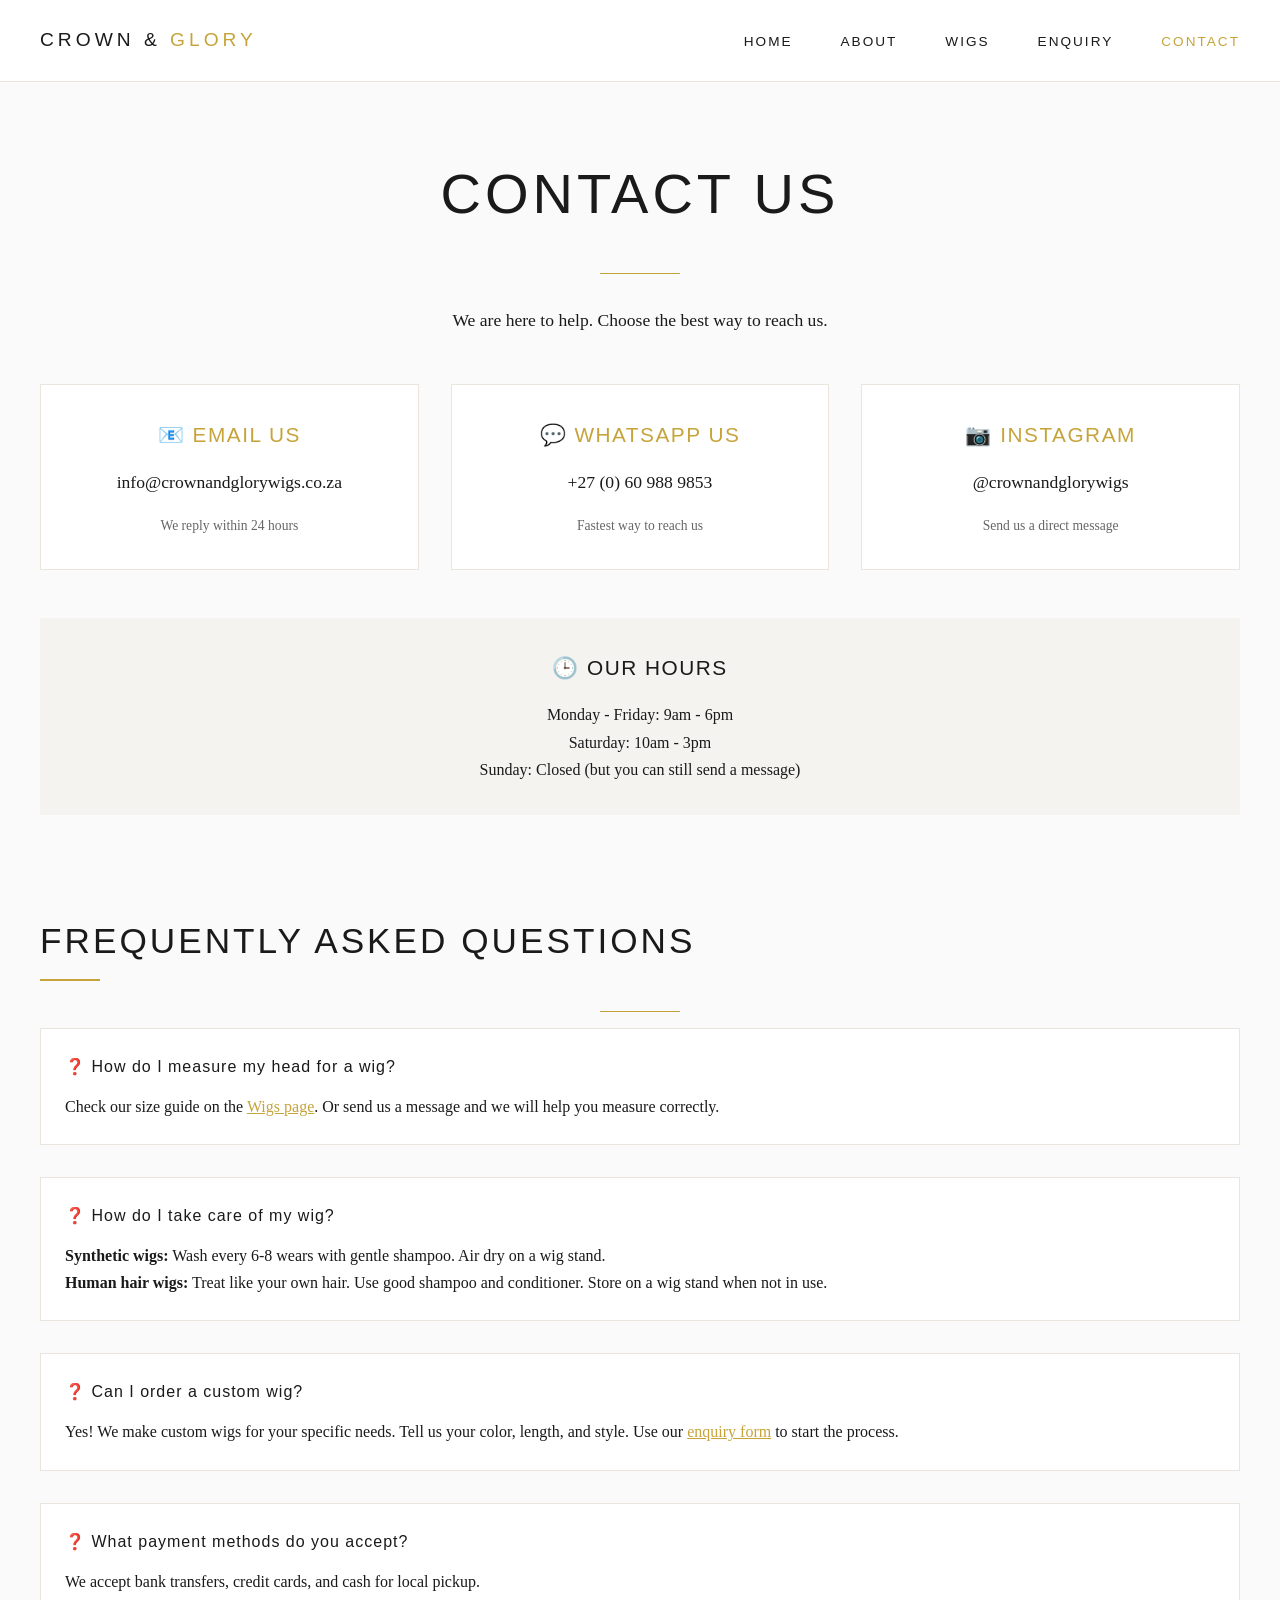
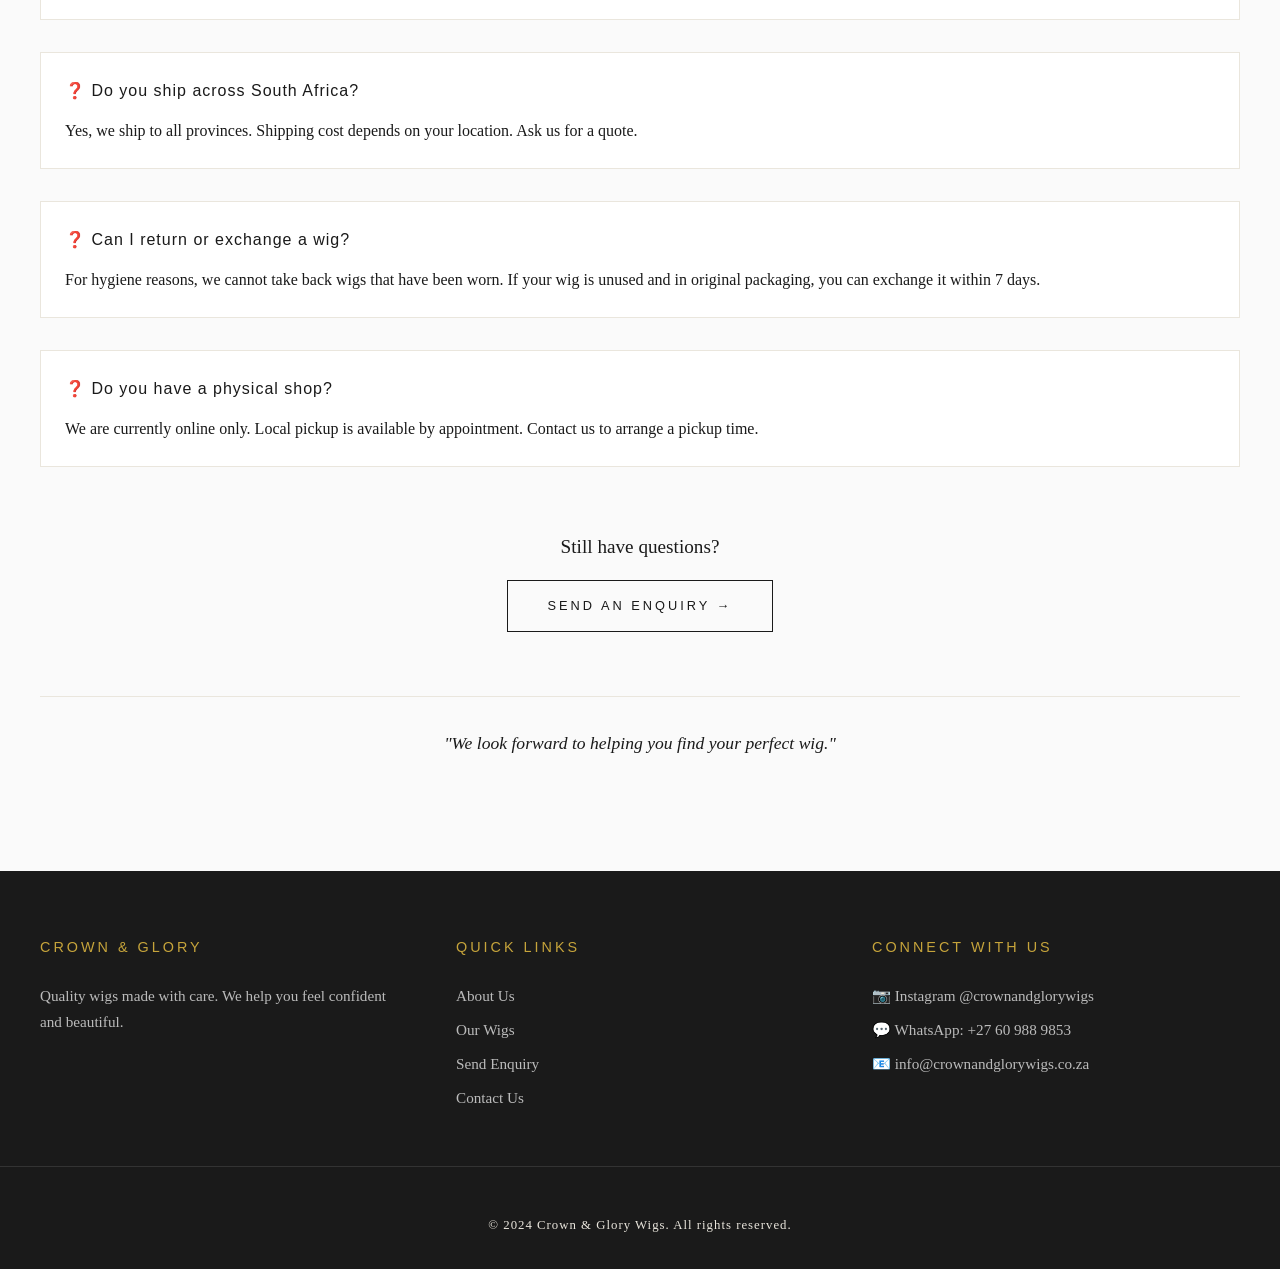
==== contact.html @ 15d4c803 "initial commit" ====
<!DOCTYPE html>
<html lang="en">
<head>
    <meta charset="UTF-8">
    <meta name="viewport" content="width=device-width, initial-scale=1.0">
    <meta name="description" content="Contact Crown & Glory Wigs - We are here to help you find the perfect wig">
    <title>Contact Us | Crown & Glory Wigs</title>
    <link rel="stylesheet" href="css/style.css">
</head>
<body>
    <!-- Navigation -->
    <nav class="navbar">
        <div class="nav-container">
            <a href="index.html" class="logo">CROWN & <span>GLORY</span></a>
            <ul class="nav-links">
                <li><a href="index.html">Home</a></li>
                <li><a href="about.html">About</a></li>
                <li><a href="products.html">Wigs</a></li>
                <li><a href="enquiry.html">Enquiry</a></li>
                <li><a href="contact.html" class="active">Contact</a></li>
            </ul>
        </div>
    </nav>

    <div class="container">
        <!-- Page Header -->
        <div style="text-align: center; margin: 4rem 0 2rem 0;">
            <h1>Contact Us</h1>
            <div class="divider"></div>
            <p style="max-width: 600px; margin: 1rem auto 0; font-size: 1.1rem;">We are here to help. Choose the best way to reach us.</p>
        </div>
        
        <!-- Contact Options -->
        <div class="contact-info">
            <div class="contact-card">
                <h3>📧 Email Us</h3>
                <p style="font-size: 1.1rem; margin: 1rem 0;">info@crownandglorywigs.co.za</p>
                <p style="font-size: 0.85rem; color: #666;">We reply within 24 hours</p>
            </div>
            
            <div class="contact-card">
                <h3>💬 WhatsApp Us</h3>
                <p style="font-size: 1.1rem; margin: 1rem 0;">+27 (0) 60 988 9853</p>
                <p style="font-size: 0.85rem; color: #666;">Fastest way to reach us</p>
            </div>
            
            <div class="contact-card">
                <h3>📷 Instagram</h3>
                <p style="font-size: 1.1rem; margin: 1rem 0;">@crownandglorywigs</p>
                <p style="font-size: 0.85rem; color: #666;">Send us a direct message</p>
            </div>
        </div>

        <!-- Business Hours Section -->
        <div style="background: #F5F3EF; padding: 2rem; margin: 2rem 0; text-align: center;">
            <h3 style="margin-bottom: 1rem;">🕒 Our Hours</h3>
            <p style="font-size: 1rem;">Monday - Friday: 9am - 6pm</p>
            <p style="font-size: 1rem;">Saturday: 10am - 3pm</p>
            <p style="font-size: 1rem;">Sunday: Closed (but you can still send a message)</p>
        </div>

        <!-- FAQ Section -->
        <h2 style="text-align: center; margin-top: 4rem;">Frequently Asked Questions</h2>
        <div class="divider" style="margin: 1rem auto;"></div>
        
        <div class="faq-item">
            <div class="faq-question">❓ How do I measure my head for a wig?</div>
            <p>Check our size guide on the <a href="products.html" style="color: #C6A43B;">Wigs page</a>. Or send us a message and we will help you measure correctly.</p>
        </div>
        
        <div class="faq-item">
            <div class="faq-question">❓ How do I take care of my wig?</div>
            <p><strong>Synthetic wigs:</strong> Wash every 6-8 wears with gentle shampoo. Air dry on a wig stand.<br>
            <strong>Human hair wigs:</strong> Treat like your own hair. Use good shampoo and conditioner. Store on a wig stand when not in use.</p>
        </div>
        
        <div class="faq-item">
            <div class="faq-question">❓ Can I order a custom wig?</div>
            <p>Yes! We make custom wigs for your specific needs. Tell us your color, length, and style. Use our <a href="enquiry.html" style="color: #C6A43B;">enquiry form</a> to start the process.</p>
        </div>
        
        <div class="faq-item">
            <div class="faq-question">❓ What payment methods do you accept?</div>
            <p>We accept bank transfers, credit cards, and cash for local pickup.</p>
        </div>
        
        <div class="faq-item">
            <div class="faq-question">❓ Do you ship across South Africa?</div>
            <p>Yes, we ship to all provinces. Shipping cost depends on your location. Ask us for a quote.</p>
        </div>
        
        <div class="faq-item">
            <div class="faq-question">❓ Can I return or exchange a wig?</div>
            <p>For hygiene reasons, we cannot take back wigs that have been worn. If your wig is unused and in original packaging, you can exchange it within 7 days.</p>
        </div>
        
        <div class="faq-item">
            <div class="faq-question">❓ Do you have a physical shop?</div>
            <p>We are currently online only. Local pickup is available by appointment. Contact us to arrange a pickup time.</p>
        </div>

        <!-- Call to Action -->
        <div style="text-align: center; margin: 4rem 0;">
            <p style="font-size: 1.2rem; margin-bottom: 1rem;">Still have questions?</p>
            <a href="enquiry.html" class="btn-primary">Send an Enquiry →</a>
        </div>

        <!-- Quote -->
        <div style="text-align: center; padding: 2rem; border-top: 1px solid #EAE6DD;">
            <p style="font-style: italic; font-size: 1.1rem; font-family: 'Cormorant Garamond', serif;">"We look forward to helping you find your perfect wig."</p>
        </div>
    </div>

    <!-- Footer -->
    <footer class="footer">
        <div class="footer-content">
            <div class="footer-section">
                <h4>CROWN & GLORY</h4>
                <p>Quality wigs made with care. We help you feel confident and beautiful.</p>
            </div>
            <div class="footer-section">
                <h4>QUICK LINKS</h4>
                <a href="about.html">About Us</a>
                <a href="products.html">Our Wigs</a>
                <a href="enquiry.html">Send Enquiry</a>
                <a href="contact.html">Contact Us</a>
            </div>
            <div class="footer-section">
                <h4>CONNECT WITH US</h4>
                <a href="#">📷 Instagram @crownandglorywigs</a>
                <a href="#">💬 WhatsApp: +27 60 988 9853</a>
                <a href="#">📧 info@crownandglorywigs.co.za</a>
            </div>
        </div>
        <div class="footer-bottom">
            <p>&copy; 2024 Crown & Glory Wigs. All rights reserved.</p>
        </div>
    </footer>
</body>
</html>
---- css/style.css ----
/* Reset and Base Styles - Luxury Edition */
* {
    margin: 0;
    padding: 0;
    box-sizing: border-box;
}

body {
    font-family: 'Cormorant Garamond', serif;
    color: #1A1A1A;
    line-height: 1.7;
    background-color: #FAFAFA;
    font-weight: 400;
}

h1, h2, h3, h4, h5, h6 {
    font-family: 'Montserrat', sans-serif;
    font-weight: 300;
    letter-spacing: 2px;
    margin-bottom: 1.5rem;
    text-transform: uppercase;
}

h1 {
    font-size: 3.5rem;
    font-weight: 200;
    letter-spacing: 4px;
}

h2 {
    font-size: 2.2rem;
    font-weight: 300;
    letter-spacing: 3px;
    position: relative;
    display: inline-block;
}

h2:after {
    content: '';
    position: absolute;
    bottom: -10px;
    left: 0;
    width: 60px;
    height: 2px;
    background: #C6A43B;
}

h3 {
    font-size: 1.3rem;
    font-weight: 400;
    letter-spacing: 1.5px;
}

/* Google Fonts Import - Luxury Fonts */
@import url('https://fonts.googleapis.com/css2?family=Cormorant+Garamond:wght@300;400;500;600;700&family=Montserrat:wght@200;300;400;500;600&display=swap');

/* Container */
.container {
    max-width: 1300px;
    margin: 0 auto;
    padding: 0 40px;
}

/* Navigation - Formal Luxury */
.navbar {
    background-color: rgba(255, 255, 255, 0.98);
    border-bottom: 1px solid #EAE6DD;
    position: sticky;
    top: 0;
    z-index: 1000;
    backdrop-filter: blur(10px);
}

.nav-container {
    max-width: 1300px;
    margin: 0 auto;
    padding: 1.5rem 40px;
    display: flex;
    justify-content: space-between;
    align-items: center;
    flex-wrap: wrap;
}

.logo {
    font-family: 'Montserrat', sans-serif;
    font-size: 1.2rem;
    font-weight: 300;
    letter-spacing: 4px;
    color: #1A1A1A;
    text-decoration: none;
    text-transform: uppercase;
}

.logo span {
    color: #C6A43B;
    font-weight: 400;
}

.nav-links {
    display: flex;
    gap: 3rem;
    list-style: none;
}

.nav-links a {
    text-decoration: none;
    color: #1A1A1A;
    font-family: 'Montserrat', sans-serif;
    font-weight: 400;
    font-size: 0.85rem;
    letter-spacing: 2px;
    text-transform: uppercase;
    transition: color 0.3s ease;
}

.nav-links a:hover,
.nav-links a.active {
    color: #C6A43B;
}

/* Buttons - Refined Luxury */
.btn-primary {
    display: inline-block;
    background-color: transparent;
    color: #1A1A1A;
    padding: 14px 40px;
    text-decoration: none;
    font-family: 'Montserrat', sans-serif;
    font-weight: 400;
    letter-spacing: 3px;
    text-transform: uppercase;
    font-size: 0.8rem;
    transition: all 0.4s ease;
    border: 1px solid #1A1A1A;
    cursor: pointer;
}

.btn-primary:hover {
    background-color: #1A1A1A;
    color: #FFFFFF;
    border-color: #1A1A1A;
}

.btn-secondary {
    display: inline-block;
    background-color: transparent;
    color: #C6A43B;
    padding: 10px 30px;
    text-decoration: none;
    font-family: 'Montserrat', sans-serif;
    font-weight: 400;
    letter-spacing: 2px;
    text-transform: uppercase;
    font-size: 0.75rem;
    transition: all 0.4s ease;
    border: 1px solid #C6A43B;
}

.btn-secondary:hover {
    background-color: #C6A43B;
    color: #FFFFFF;
}

.btn-outline-gold {
    display: inline-block;
    background-color: transparent;
    color: #C6A43B;
    padding: 12px 35px;
    text-decoration: none;
    font-family: 'Montserrat', sans-serif;
    font-weight: 400;
    letter-spacing: 3px;
    text-transform: uppercase;
    font-size: 0.75rem;
    transition: all 0.4s ease;
    border: 1px solid #C6A43B;
}

.btn-outline-gold:hover {
    background-color: #C6A43B;
    color: #FFFFFF;
}

/* Hero Section - Luxurious */
.hero {
    background: linear-gradient(135deg, #FAFAFA 0%, #F0EDE5 100%);
    padding: 120px 0;
    text-align: center;
    position: relative;
}

.hero:before {
    content: '';
    position: absolute;
    top: 0;
    left: 0;
    right: 0;
    height: 1px;
    background: linear-gradient(90deg, transparent, #C6A43B, transparent);
}

.hero h1 {
    font-size: 4.5rem;
    margin-bottom: 1.5rem;
    font-weight: 200;
}

.hero p {
    font-size: 1.1rem;
    margin-bottom: 2.5rem;
    color: #555;
    font-family: 'Cormorant Garamond', serif;
    font-style: italic;
    letter-spacing: 0.5px;
}

/* Product Cards - Elegant */
.featured-grid,
.products-grid {
    display: grid;
    grid-template-columns: repeat(auto-fit, minmax(320px, 1fr));
    gap: 3rem;
    margin: 3rem 0;
}

.product-card {
    background: #FFFFFF;
    overflow: hidden;
    transition: all 0.5s ease;
    border: 1px solid #EAE6DD;
}

.product-card:hover {
    transform: translateY(-8px);
    box-shadow: 0 20px 40px rgba(0,0,0,0.05);
    border-color: #C6A43B;
}

.product-image {
    width: 100%;
    height: 380px;
    object-fit: cover;
    filter: grayscale(10%);
    transition: filter 0.4s ease;
}

.product-card:hover .product-image {
    filter: grayscale(0%);
}

.product-info {
    padding: 2rem;
    text-align: center;
}

.product-title {
    font-size: 1.1rem;
    margin-bottom: 0.5rem;
    letter-spacing: 2px;
}

.product-type {
    color: #C6A43B;
    font-size: 0.8rem;
    margin-bottom: 0.5rem;
    font-family: 'Montserrat', sans-serif;
    letter-spacing: 1px;
    text-transform: uppercase;
}

.product-price {
    font-weight: 500;
    margin: 0.8rem 0;
    font-family: 'Cormorant Garamond', serif;
    font-size: 1.2rem;
    color: #1A1A1A;
}

/* Form Styles - Refined */
.form-container {
    max-width: 700px;
    margin: 3rem auto;
    padding: 3rem;
    background: #FFFFFF;
    border: 1px solid #EAE6DD;
}

.form-group {
    margin-bottom: 2rem;
}

.form-group label {
    display: block;
    margin-bottom: 0.75rem;
    font-family: 'Montserrat', sans-serif;
    font-weight: 400;
    letter-spacing: 1.5px;
    font-size: 0.8rem;
    text-transform: uppercase;
    color: #555;
}

.form-group input,
.form-group select,
.form-group textarea {
    width: 100%;
    padding: 12px;
    border: 1px solid #EAE6DD;
    background: #FAFAFA;
    font-family: 'Cormorant Garamond', serif;
    font-size: 1rem;
    transition: border-color 0.3s ease;
}

.form-group input:focus,
.form-group select:focus,
.form-group textarea:focus {
    outline: none;
    border-color: #C6A43B;
}

.form-group textarea {
    height: 150px;
}

/* Footer - Luxurious Formal */
.footer {
    background-color: #1A1A1A;
    color: #EAE6DD;
    padding: 4rem 0 2rem 0;
    margin-top: 5rem;
}

.footer-content {
    max-width: 1300px;
    margin: 0 auto;
    padding: 0 40px;
    display: grid;
    grid-template-columns: repeat(auto-fit, minmax(280px, 1fr));
    gap: 3rem;
}

.footer-section h4 {
    font-size: 0.9rem;
    letter-spacing: 3px;
    margin-bottom: 1.5rem;
    color: #C6A43B;
}

.footer-section p,
.footer-section a {
    font-family: 'Cormorant Garamond', serif;
    font-size: 0.95rem;
    color: #BBB;
    text-decoration: none;
    display: block;
    margin-bottom: 0.5rem;
    transition: color 0.3s ease;
}

.footer-section a:hover {
    color: #C6A43B;
}

.footer-bottom {
    text-align: center;
    padding-top: 3rem;
    margin-top: 3rem;
    border-top: 1px solid #333;
    font-size: 0.8rem;
    letter-spacing: 1px;
}

/* Responsive Design */
@media (max-width: 768px) {
    .nav-container {
        flex-direction: column;
        gap: 1.5rem;
        padding: 1rem 20px;
    }
    
    .nav-links {
        gap: 1.5rem;
        flex-wrap: wrap;
        justify-content: center;
    }
    
    .hero {
        padding: 80px 0;
    }
    
    .hero h1 {
        font-size: 2.5rem;
    }
    
    .products-grid {
        grid-template-columns: 1fr;
        gap: 2rem;
    }
    
    .container {
        padding: 0 20px;
    }
}

/* Testimonials - Elegant */
.testimonials {
    background-color: #F5F3EF;
    padding: 4rem;
    margin: 4rem 0;
    text-align: center;
    border-left: 3px solid #C6A43B;
}

.testimonial {
    font-family: 'Cormorant Garamond', serif;
    font-size: 1.3rem;
    font-style: italic;
    color: #333;
}

.testimonial-author {
    margin-top: 1.5rem;
    font-family: 'Montserrat', sans-serif;
    font-size: 0.8rem;
    letter-spacing: 2px;
    text-transform: uppercase;
    color: #C6A43B;
}

/* FAQ Section - Formal */
.faq-item {
    margin-bottom: 2rem;
    padding: 1.5rem;
    background: #FFFFFF;
    border: 1px solid #EAE6DD;
    transition: all 0.3s ease;
}

.faq-item:hover {
    border-color: #C6A43B;
}

.faq-question {
    font-family: 'Montserrat', sans-serif;
    font-weight: 500;
    letter-spacing: 1px;
    margin-bottom: 0.8rem;
    color: #1A1A1A;
}

/* Contact Info - Refined */
.contact-info {
    display: grid;
    grid-template-columns: repeat(auto-fit, minmax(280px, 1fr));
    gap: 2rem;
    margin: 3rem 0;
}

.contact-card {
    text-align: center;
    padding: 2rem;
    background: #FFFFFF;
    border: 1px solid #EAE6DD;
    transition: all 0.3s ease;
}

.contact-card:hover {
    border-color: #C6A43B;
    transform: translateY(-5px);
}

.contact-card h3 {
    color: #C6A43B;
    margin-bottom: 1rem;
}

/* Divider Lines */
.divider {
    width: 80px;
    height: 1px;
    background: #C6A43B;
    margin: 2rem auto;
}

/* Category Filter */
.filter-group {
    display: flex;
    gap: 1.5rem;
    justify-content: center;
    margin: 3rem 0;
    flex-wrap: wrap;
}

.filter-btn {
    background: none;
    border: none;
    font-family: 'Montserrat', sans-serif;
    font-size: 0.75rem;
    letter-spacing: 2px;
    text-transform: uppercase;
    color: #777;
    cursor: pointer;
    padding: 8px 0;
    transition: color 0.3s ease;
}

.filter-btn:hover,
.filter-btn.active {
    color: #C6A43B;
}
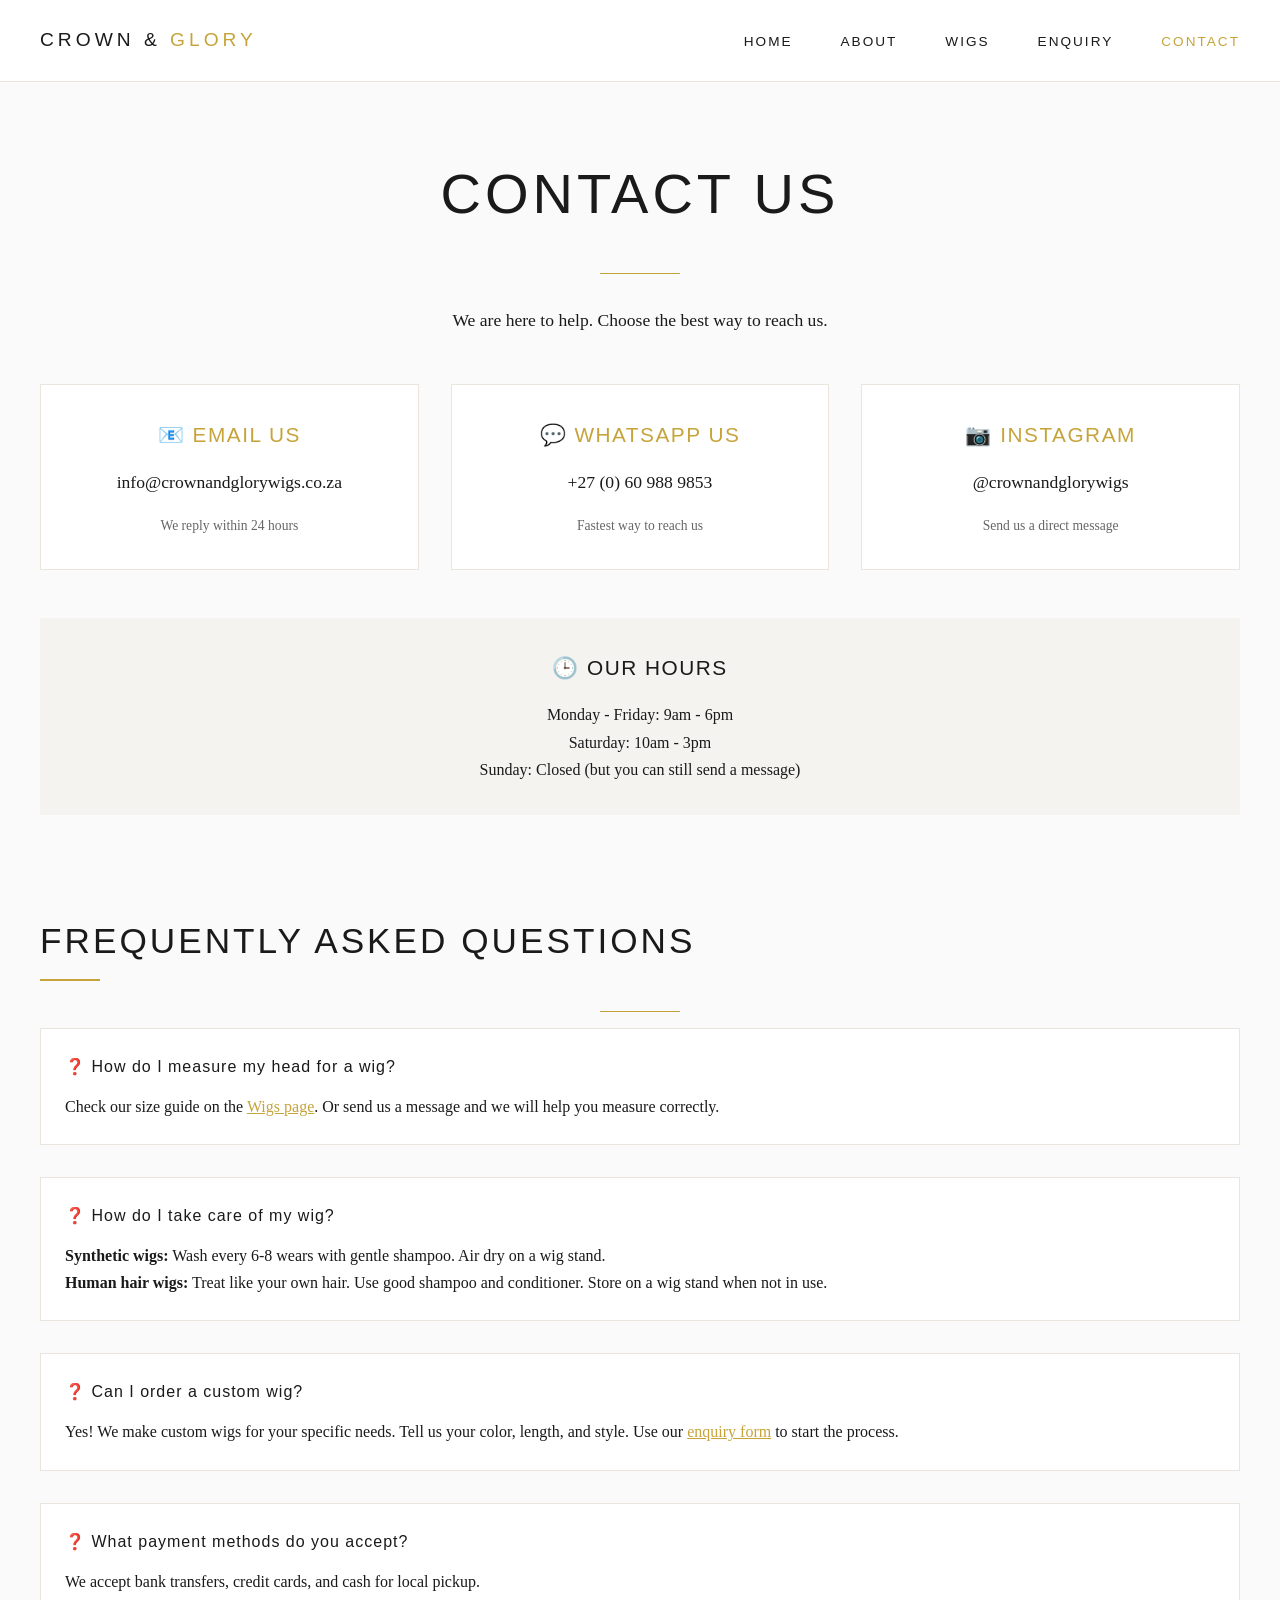
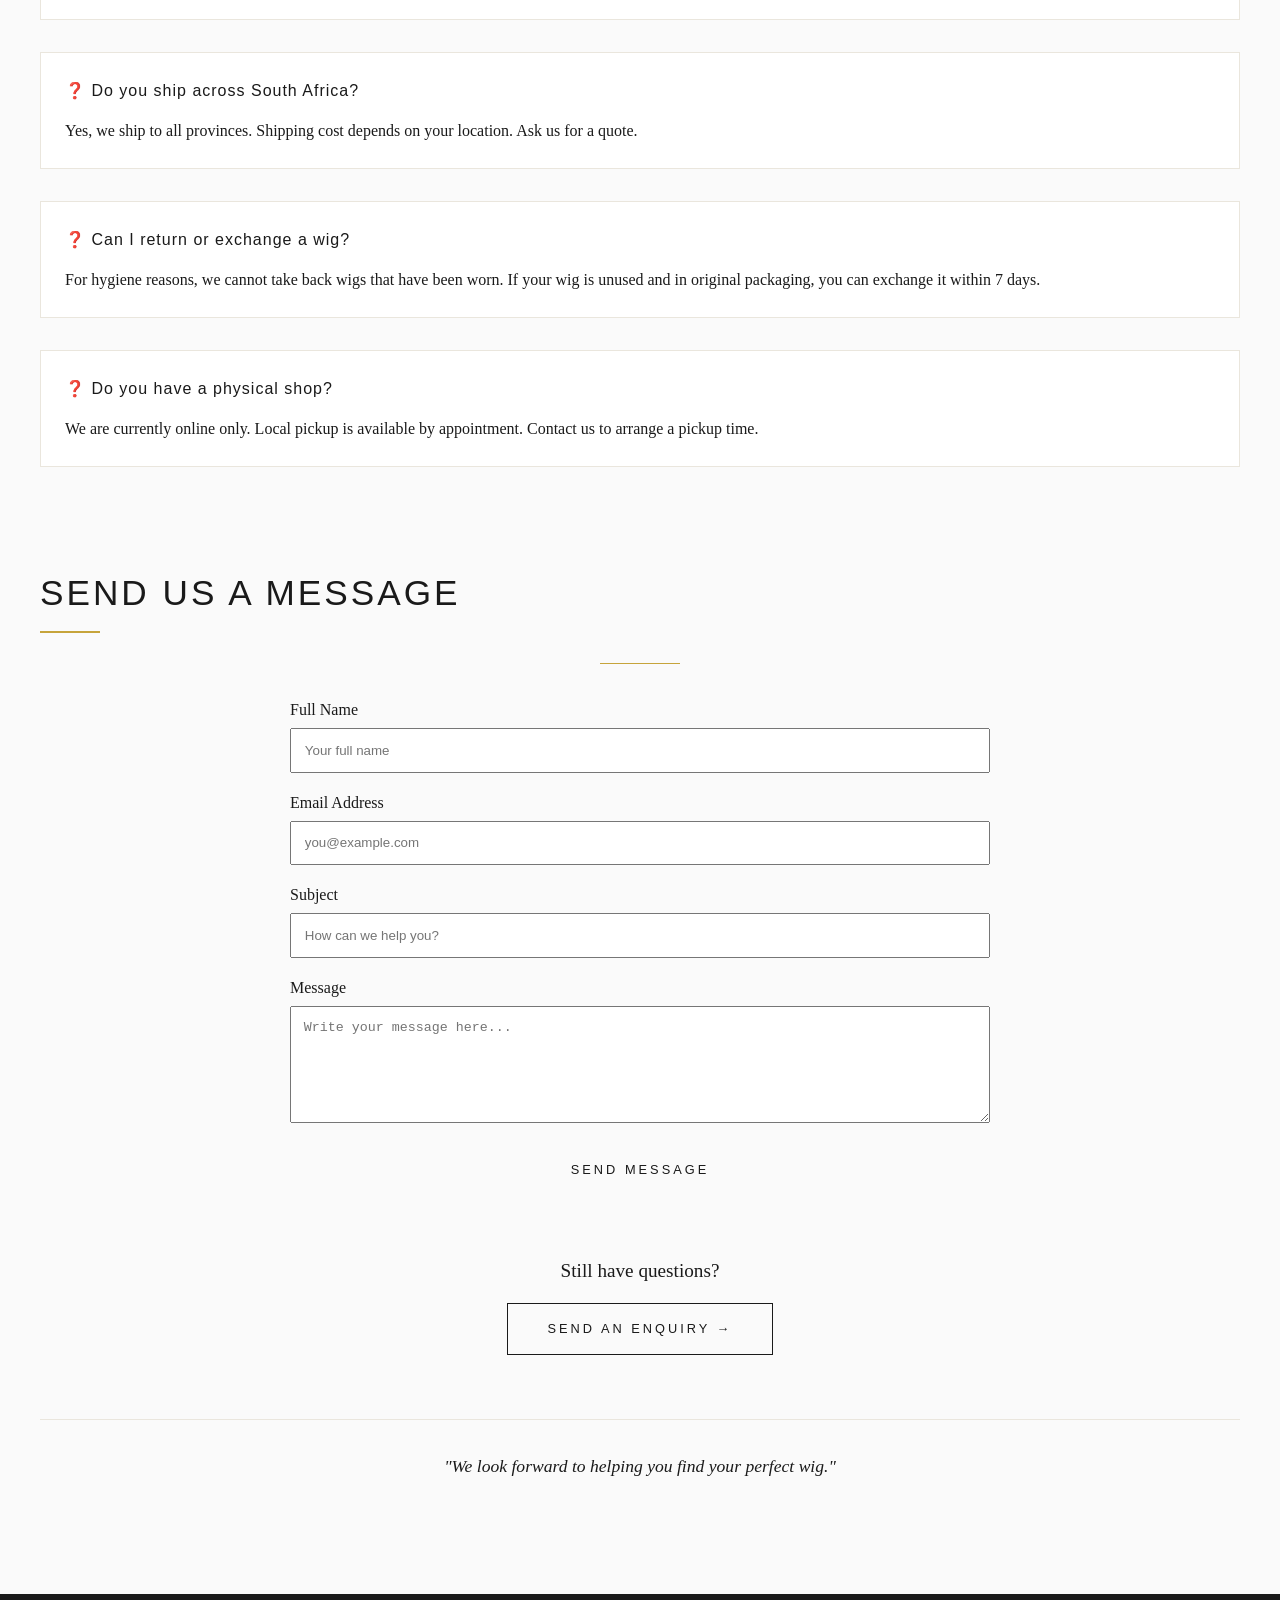
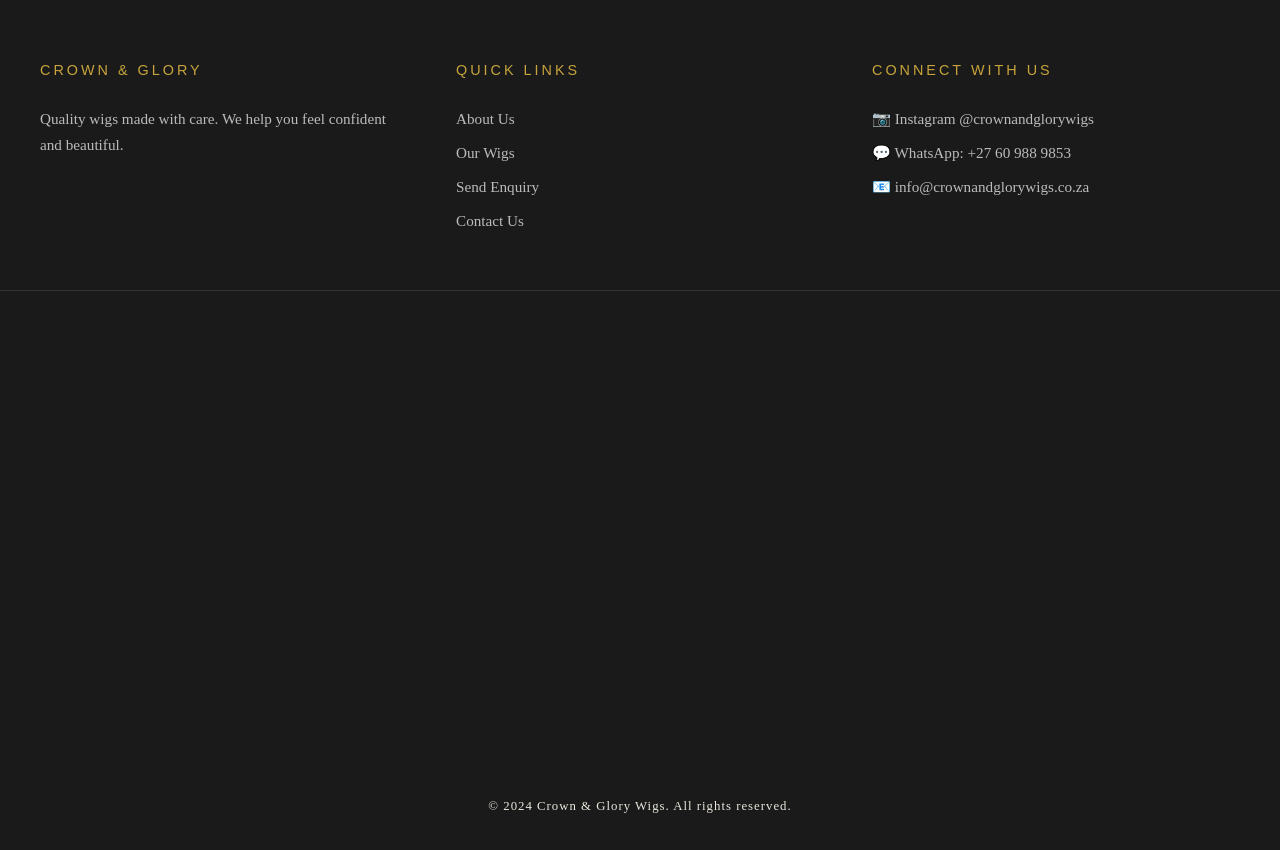
==== commit 91b4864f: "Update contact.html" ====
--- a/contact.html
+++ b/contact.html
@@ -7,6 +7,7 @@
     <title>Contact Us | Crown & Glory Wigs</title>
     <link rel="stylesheet" href="css/style.css">
 </head>
+<script src="js/script.js"></script>
 <body>
     <!-- Navigation -->
     <nav class="navbar">
@@ -21,13 +22,15 @@
             </ul>
         </div>
     </nav>
-
+    
     <div class="container">
         <!-- Page Header -->
         <div style="text-align: center; margin: 4rem 0 2rem 0;">
             <h1>Contact Us</h1>
             <div class="divider"></div>
-            <p style="max-width: 600px; margin: 1rem auto 0; font-size: 1.1rem;">We are here to help. Choose the best way to reach us.</p>
+            <p style="max-width: 600px; margin: 1rem auto 0; font-size: 1.1rem;">
+                We are here to help. Choose the best way to reach us.
+            </p>
         </div>
         
         <!-- Contact Options -->
@@ -67,37 +70,73 @@
             <div class="faq-question">❓ How do I measure my head for a wig?</div>
             <p>Check our size guide on the <a href="products.html" style="color: #C6A43B;">Wigs page</a>. Or send us a message and we will help you measure correctly.</p>
         </div>
-        
+
         <div class="faq-item">
             <div class="faq-question">❓ How do I take care of my wig?</div>
             <p><strong>Synthetic wigs:</strong> Wash every 6-8 wears with gentle shampoo. Air dry on a wig stand.<br>
             <strong>Human hair wigs:</strong> Treat like your own hair. Use good shampoo and conditioner. Store on a wig stand when not in use.</p>
         </div>
-        
+
         <div class="faq-item">
             <div class="faq-question">❓ Can I order a custom wig?</div>
             <p>Yes! We make custom wigs for your specific needs. Tell us your color, length, and style. Use our <a href="enquiry.html" style="color: #C6A43B;">enquiry form</a> to start the process.</p>
         </div>
-        
+
         <div class="faq-item">
             <div class="faq-question">❓ What payment methods do you accept?</div>
             <p>We accept bank transfers, credit cards, and cash for local pickup.</p>
         </div>
-        
+
         <div class="faq-item">
             <div class="faq-question">❓ Do you ship across South Africa?</div>
             <p>Yes, we ship to all provinces. Shipping cost depends on your location. Ask us for a quote.</p>
         </div>
-        
+
         <div class="faq-item">
             <div class="faq-question">❓ Can I return or exchange a wig?</div>
             <p>For hygiene reasons, we cannot take back wigs that have been worn. If your wig is unused and in original packaging, you can exchange it within 7 days.</p>
         </div>
-        
+
         <div class="faq-item">
             <div class="faq-question">❓ Do you have a physical shop?</div>
             <p>We are currently online only. Local pickup is available by appointment. Contact us to arrange a pickup time.</p>
         </div>
+
+        <!-- Contact Form -->
+        <h2 style="text-align: center; margin-top: 4rem;">Send Us a Message</h2>
+        <div class="divider" style="margin: 1rem auto;"></div>
+
+        <form class="contact-form" style="max-width: 700px; margin: 2rem auto; display: flex; flex-direction: column; gap: 1rem;">
+
+            <label>
+                Full Name
+                <input type="text" name="name" placeholder="Your full name" required
+                    style="width: 100%; padding: 0.8rem; margin-top: 0.3rem;">
+            </label>
+
+            <label>
+                Email Address
+                <input type="email" name="email" placeholder="you@example.com" required
+                    style="width: 100%; padding: 0.8rem; margin-top: 0.3rem;">
+            </label>
+
+            <label>
+                Subject
+                <input type="text" name="subject" placeholder="How can we help you?"
+                    style="width: 100%; padding: 0.8rem; margin-top: 0.3rem;">
+            </label>
+
+            <label>
+                Message
+                <textarea name="message" rows="6" placeholder="Write your message here..." required
+                    style="width: 100%; padding: 0.8rem; margin-top: 0.3rem;"></textarea>
+            </label>
+
+            <button type="submit" class="btn-primary" style="border: none; cursor: pointer;">
+                Send Message
+            </button>
+
+        </form>
 
         <!-- Call to Action -->
         <div style="text-align: center; margin: 4rem 0;">
@@ -107,7 +146,9 @@
 
         <!-- Quote -->
         <div style="text-align: center; padding: 2rem; border-top: 1px solid #EAE6DD;">
-            <p style="font-style: italic; font-size: 1.1rem; font-family: 'Cormorant Garamond', serif;">"We look forward to helping you find your perfect wig."</p>
+            <p style="font-style: italic; font-size: 1.1rem; font-family: 'Cormorant Garamond', serif;">
+                "We look forward to helping you find your perfect wig."
+            </p>
         </div>
     </div>
 
@@ -133,8 +174,11 @@
             </div>
         </div>
         <div class="footer-bottom">
+            <iframe src="https://www.google.com/maps/embed?pb=!1m18!1m12!1m3!1d3310.208902524513!2d25.472157374446265!3d-33.93575477320094!2m3!1f0!2f0!3f0!3m2!1i1024!2i768!4f13.1!3m3!1m2!1s0x1e7ad0ae1949f529%3A0x49f01af50d17fa0d!2sCape%20Rd%2C%20Gqeberha!5e0!3m2!1sen!2sza!4v1781776381652!5m2!1sen!2sza" width="600" height="450" style="border:0;" allowfullscreen="" loading="lazy" referrerpolicy="no-referrer-when-downgrade"></iframe>
             <p>&copy; 2024 Crown & Glory Wigs. All rights reserved.</p>
         </div>
-    </footer>
+</footer>
 </body>
 </html>
+
+
